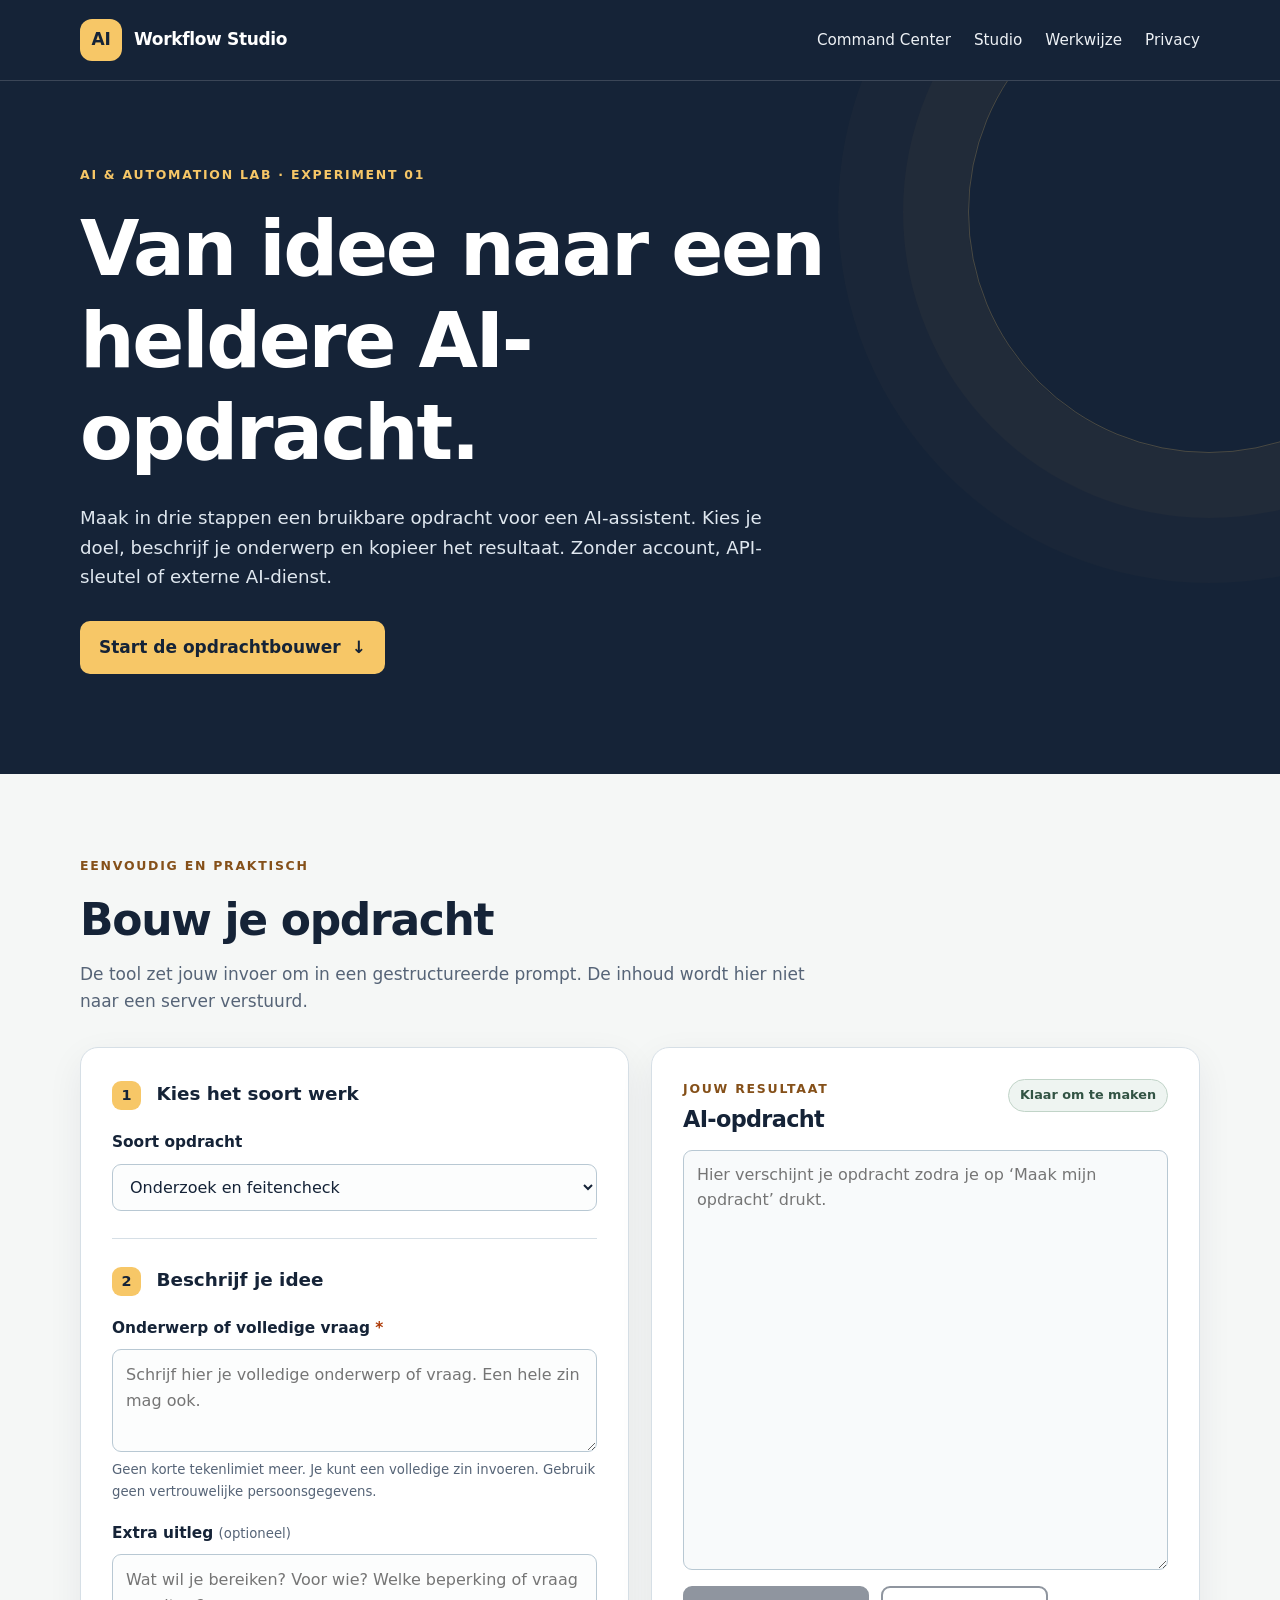
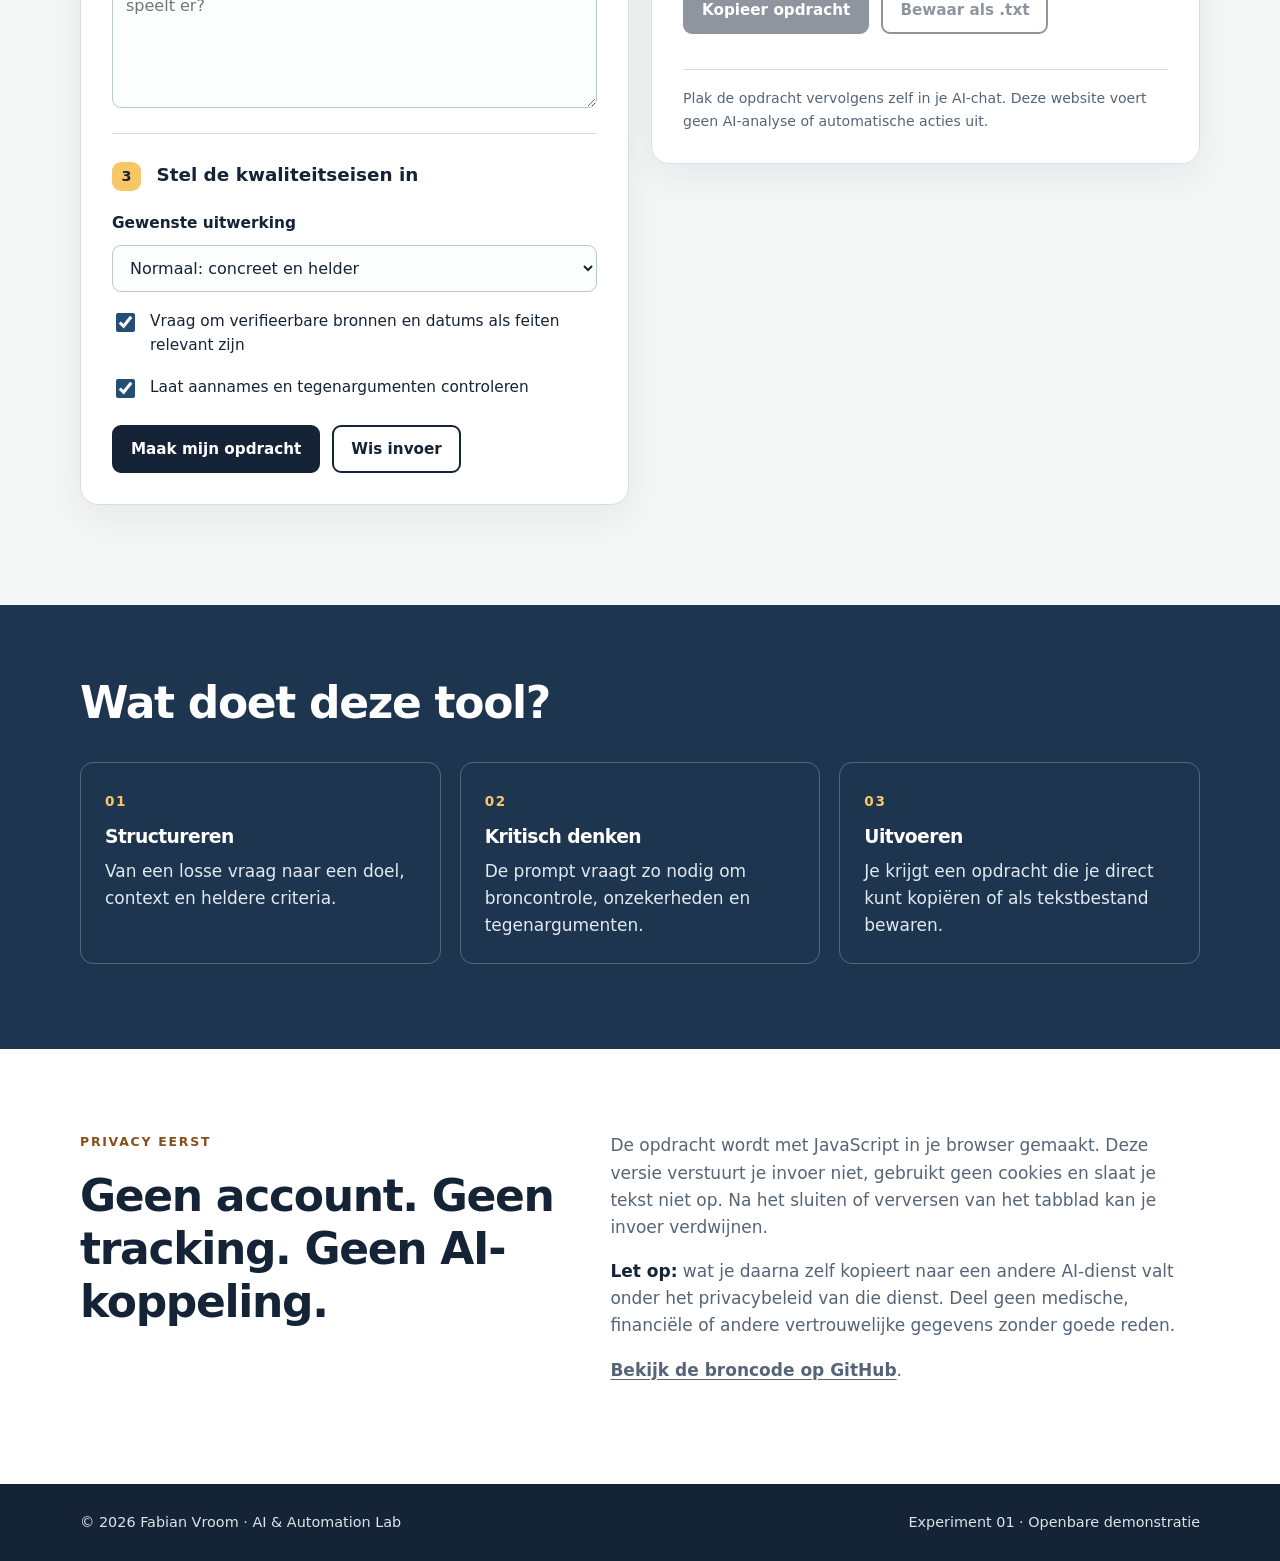
==== studio.html @ 349a0e2a "feat: preserve prompt studio with multiline unrestricted question field" ====
<!doctype html>
<html lang="nl">
<head>
  <meta charset="utf-8">
  <meta name="viewport" content="width=device-width, initial-scale=1">
  <meta name="theme-color" content="#13243a">
  <meta name="description" content="AI Workflow Studio: maak duidelijke AI-opdrachten voor onderzoek, actieplannen, projecten en creatieve ideeën. Zonder account of API-sleutel.">
  <meta http-equiv="Content-Security-Policy" content="default-src 'self'; script-src 'self'; style-src 'self'; img-src 'self' data:; object-src 'none'; base-uri 'self'; form-action 'none'">
  <title>AI Workflow Studio | Fabian AI Command Center</title>
  <link rel="stylesheet" href="styles.css">
  <script src="app.js" defer></script>
</head>
<body>
  <a class="skip-link" href="#inhoud">Ga naar inhoud</a>
  <header class="site-header">
    <div class="container nav-bar">
      <a href="index.html" class="brand"><span class="brand-mark">AI</span> Workflow Studio</a>
      <nav aria-label="Navigatie">
        <a href="index.html">Command Center</a>
        <a href="#studio">Studio</a>
        <a href="#werkwijze">Werkwijze</a>
        <a href="#privacy">Privacy</a>
      </nav>
    </div>
  </header>

  <main id="inhoud">
    <section class="hero" id="start">
      <div class="container">
        <div class="hero-copy">
          <p class="eyebrow">AI &amp; Automation Lab · Experiment 01</p>
          <h1>Van idee naar een heldere AI-opdracht.</h1>
          <p>Maak in drie stappen een bruikbare opdracht voor een AI-assistent. Kies je doel, beschrijf je onderwerp en kopieer het resultaat. Zonder account, API-sleutel of externe AI-dienst.</p>
          <a class="hero-link" href="#studio">Start de opdrachtbouwer <span aria-hidden="true">↓</span></a>
        </div>
      </div>
    </section>

    <section class="studio-section" id="studio" aria-labelledby="studio-title">
      <div class="container">
        <div class="section-heading">
          <p class="eyebrow dark">Eenvoudig en praktisch</p>
          <h2 id="studio-title">Bouw je opdracht</h2>
          <p>De tool zet jouw invoer om in een gestructureerde prompt. De inhoud wordt hier niet naar een server verstuurd.</p>
        </div>
        <div class="studio-grid">
          <form id="prompt-form" class="panel form-panel">
            <fieldset>
              <legend><span class="step">1</span> Kies het soort werk</legend>
              <label for="workflow">Soort opdracht</label>
              <select id="workflow" name="workflow">
                <option value="onderzoek">Onderzoek en feitencheck</option>
                <option value="actie">Actieplan en opvolging</option>
                <option value="project">AI-project en automatisering</option>
                <option value="creatief">Creatief concept</option>
              </select>
            </fieldset>

            <fieldset>
              <legend><span class="step">2</span> Beschrijf je idee</legend>
              <label for="onderwerp">Onderwerp of volledige vraag <span class="required">*</span></label>
              <textarea id="onderwerp" name="onderwerp" rows="3" required placeholder="Schrijf hier je volledige onderwerp of vraag. Een hele zin mag ook."></textarea>
              <span class="hint">Geen korte tekenlimiet meer. Je kunt een volledige zin invoeren. Gebruik geen vertrouwelijke persoonsgegevens.</span>

              <label for="context">Extra uitleg <span class="optional">(optioneel)</span></label>
              <textarea id="context" name="context" rows="5" maxlength="1500" placeholder="Wat wil je bereiken? Voor wie? Welke beperking of vraag speelt er?"></textarea>
            </fieldset>

            <fieldset>
              <legend><span class="step">3</span> Stel de kwaliteitseisen in</legend>
              <label for="lengte">Gewenste uitwerking</label>
              <select id="lengte" name="lengte">
                <option value="normaal">Normaal: concreet en helder</option>
                <option value="kort">Kort: belangrijkste punten</option>
                <option value="uitgebreid">Uitgebreid: grondige analyse</option>
              </select>
              <label class="checkbox-row">
                <input type="checkbox" id="bronnen" name="bronnen" checked>
                <span>Vraag om verifieerbare bronnen en datums als feiten relevant zijn</span>
              </label>
              <label class="checkbox-row">
                <input type="checkbox" id="tegenbewijs" name="tegenbewijs" checked>
                <span>Laat aannames en tegenargumenten controleren</span>
              </label>
            </fieldset>
            <div class="form-actions">
              <button type="submit" class="button primary">Maak mijn opdracht</button>
              <button type="reset" class="button secondary">Wis invoer</button>
            </div>
          </form>

          <section class="panel output-panel" aria-labelledby="output-title">
            <div class="output-top">
              <div>
                <p class="eyebrow dark">Jouw resultaat</p>
                <h3 id="output-title">AI-opdracht</h3>
              </div>
              <span class="status-pill">Klaar om te maken</span>
            </div>
            <label for="resultaat" class="sr-only">Gegenereerde opdracht</label>
            <textarea id="resultaat" readonly spellcheck="false" placeholder="Hier verschijnt je opdracht zodra je op ‘Maak mijn opdracht’ drukt."></textarea>
            <div class="output-actions">
              <button id="kopieer" type="button" class="button primary" disabled>Kopieer opdracht</button>
              <button id="download" type="button" class="button secondary" disabled>Bewaar als .txt</button>
            </div>
            <p class="feedback" id="feedback" role="status" aria-live="polite"></p>
            <p class="output-hint">Plak de opdracht vervolgens zelf in je AI-chat. Deze website voert geen AI-analyse of automatische acties uit.</p>
          </section>
        </div>
      </div>
    </section>

    <section id="werkwijze" class="info-section">
      <div class="container">
        <h2>Wat doet deze tool?</h2>
        <div class="info-grid">
          <article class="info-card"><span>01</span><h3>Structureren</h3><p>Van een losse vraag naar een doel, context en heldere criteria.</p></article>
          <article class="info-card"><span>02</span><h3>Kritisch denken</h3><p>De prompt vraagt zo nodig om broncontrole, onzekerheden en tegenargumenten.</p></article>
          <article class="info-card"><span>03</span><h3>Uitvoeren</h3><p>Je krijgt een opdracht die je direct kunt kopiëren of als tekstbestand bewaren.</p></article>
        </div>
      </div>
    </section>

    <section id="privacy" class="privacy-section">
      <div class="container privacy-wrap">
        <div>
          <p class="eyebrow dark">Privacy eerst</p>
          <h2>Geen account. Geen tracking. Geen AI-koppeling.</h2>
        </div>
        <div>
          <p>De opdracht wordt met JavaScript in je browser gemaakt. Deze versie verstuurt je invoer niet, gebruikt geen cookies en slaat je tekst niet op. Na het sluiten of verversen van het tabblad kan je invoer verdwijnen.</p>
          <p><strong>Let op:</strong> wat je daarna zelf kopieert naar een andere AI-dienst valt onder het privacybeleid van die dienst. Deel geen medische, financiële of andere vertrouwelijke gegevens zonder goede reden.</p>
          <p><a href="https://github.com/BornInSuriname/ai-automation-lab" target="_blank" rel="noopener noreferrer">Bekijk de broncode op GitHub</a>.</p>
        </div>
      </div>
    </section>
  </main>

  <footer><div class="container footer-wrap"><p>© 2026 Fabian Vroom · AI &amp; Automation Lab</p><p>Experiment 01 · Openbare demonstratie</p></div></footer>
</body>
</html>
---- styles.css ----
:root {
  --ink: #152337;
  --muted: #566477;
  --ink-2: #1e3550;
  --gold: #f7c767;
  --gold-dark: #9a5c00;
  --bg: #f5f7f6;
  --paper: #ffffff;
  --line: #d6dfe6;
  --ring: #cf8920;
  --radius: 18px;
  --shadow: 0 12px 36px rgba(21,35,55,.065);
}
* { box-sizing: border-box; }
html { scroll-behavior: smooth; scroll-padding-top: 24px; }
body { margin: 0; color: var(--ink); background: var(--bg); font: 400 17px/1.6 system-ui,-apple-system,"Segoe UI",Arial,sans-serif; }
h1,h2,h3,p { margin-top: 0; }
h1,h2,h3 { line-height: 1.2; letter-spacing: -.03em; }
a { color: inherit; }
button,input,textarea,select { font: inherit; }
button { cursor: pointer; }
button:disabled { cursor: not-allowed; opacity: .48; }
button:focus-visible,a:focus-visible,input:focus-visible,select:focus-visible,textarea:focus-visible { outline: 3px solid var(--ring); outline-offset: 3px; }
.container { width: min(1120px,calc(100% - 40px)); margin: 0 auto; }
.sr-only { position: absolute; width: 1px; height: 1px; padding: 0; margin: -1px; overflow: hidden; clip: rect(0,0,0,0); white-space: nowrap; border: 0; }
.skip-link { position: absolute; top: -100px; left: 12px; z-index: 20; color: var(--ink); background: #fff; padding: 9px 16px; }
.skip-link:focus { top: 12px; }
.site-header,.hero { color: #fff; background: var(--ink); }
.site-header { border-bottom: 1px solid rgba(255,255,255,.16); }
.nav-bar { min-height: 80px; display: flex; align-items: center; justify-content: space-between; gap: 22px; }
.brand { display: inline-flex; align-items: center; gap: 12px; font-weight: 800; text-decoration: none; letter-spacing: -.02em; }
.brand-mark { display: inline-grid; place-items: center; width: 42px; height: 42px; border-radius: 12px; background: var(--gold); color: var(--ink); }
nav { display: flex; flex-wrap: wrap; gap: 23px; }
nav a { color: #edf1f5; text-decoration: none; font-size: .95rem; }
nav a:hover { text-decoration: underline; text-underline-offset: 4px; }
.hero { padding: 84px 0 100px; position: relative; overflow: hidden; }
.hero::after { content: ""; position: absolute; width: 480px; height: 480px; right: -170px; top: -110px; border: 1px solid rgba(247,199,103,.23); border-radius: 50%; pointer-events: none; box-shadow: 0 0 0 65px rgba(247,199,103,.03),0 0 0 130px rgba(247,199,103,.018); }
.hero-copy { max-width: 820px; position: relative; z-index: 1; }
.eyebrow { font-size: .78rem; letter-spacing: .14em; text-transform: uppercase; color: var(--gold); font-weight: 850; margin-bottom: 18px; }
.eyebrow.dark { color: #855019; }
h1 { font-size: clamp(2.65rem,6vw,5.1rem); max-width: 880px; margin-bottom: 24px; }
.hero-copy > p:not(.eyebrow) { color: #dfe7ef; max-width: 725px; font-size: 1.14rem; margin-bottom: 30px; }
.hero-link { display: inline-flex; gap: 11px; align-items: center; color: var(--ink); background: var(--gold); border-radius: 10px; text-decoration: none; font-weight: 800; padding: 13px 19px; }
.hero-link:hover { filter: brightness(1.06); }
.studio-section { padding: 82px 0 100px; }
.section-heading { max-width: 760px; margin-bottom: 32px; }
h2 { font-size: clamp(1.85rem,3.6vw,2.75rem); margin-bottom: 14px; }
.section-heading p:last-child { color: var(--muted); }
.studio-grid { display: grid; grid-template-columns: minmax(0,1fr) minmax(0,1fr); gap: 22px; align-items: start; }
.panel { background: var(--paper); border: 1px solid var(--line); border-radius: var(--radius); padding: 31px; box-shadow: var(--shadow); }
fieldset { border: 0; padding: 0 0 25px; margin: 0 0 26px; border-bottom: 1px solid var(--line); min-width: 0; }
fieldset:last-of-type { border-bottom: 0; padding-bottom: 4px; margin-bottom: 20px; }
legend { font-weight: 850; font-size: 1.15rem; margin-bottom: 20px; padding: 0; }
.step { display: inline-grid; place-items: center; width: 29px; height: 29px; border-radius: 9px; color: var(--ink); background: var(--gold); font-size: .9rem; margin-right: 9px; }
label { display: block; font-size: .96rem; font-weight: 750; margin-bottom: 9px; }
.required { color: #ad3905; }
.optional,.hint { color: var(--muted); font-size: .83rem; font-weight: 450; }
input:not([type="checkbox"]),select,textarea { display: block; width: 100%; max-width: 100%; color: var(--ink); background: #fcfdfd; border: 1px solid #b8c8d3; border-radius: 9px; padding: 12px 13px; font-size: 16px; }
input:not([type="checkbox"]):hover,select:hover,textarea:hover { border-color: #7f96a8; }
input:not([type="checkbox"]),select { min-height: 47px; }
textarea { resize: vertical; }
.hint { display: block; margin: 7px 0 19px; }
#workflow,#lengte { margin-bottom: 2px; }
#context { min-height: 125px; }
.checkbox-row { display: flex; align-items: flex-start; gap: 12px; margin: 17px 0 0; font-weight: 500; }
.checkbox-row input { width: 19px; height: 19px; flex-shrink: 0; margin-top: 4px; accent-color: #244e73; }
.form-actions,.output-actions { display: flex; flex-wrap: wrap; gap: 12px; }
.button { appearance: none; border: 2px solid var(--ink); min-height: 48px; padding: 10px 17px; border-radius: 9px; font-weight: 800; font-size: .95rem; }
.button.primary { background: var(--ink); color: #fff; }
.button.secondary { background: #fff; color: var(--ink); }
.button:not(:disabled):hover { filter: brightness(.92); }
.output-panel { position: sticky; top: 18px; }
.output-top { display: flex; justify-content: space-between; flex-wrap: wrap; align-items: start; gap: 9px; margin-bottom: 17px; }
.output-top .eyebrow { margin: 0 0 7px; }
h3 { font-size: 1.4rem; margin-bottom: 0; }
.status-pill { white-space: nowrap; background: #eef4f1; color: #325344; border: 1px solid #c1d4c8; padding: 5px 11px; border-radius: 99px; font-size: .8rem; font-weight: 750; }
#resultaat { height: 420px; min-height: 300px; background: #f8fafb; line-height: 1.55; }
.output-actions { margin-top: 16px; }
.feedback { min-height: 25px; color: #285740; font-weight: 700; margin: 10px 0 0; }
.output-hint { font-size: .88rem; color: var(--muted); border-top: 1px solid var(--line); padding-top: 17px; margin-bottom: 0; }
.info-section { color: white; background: var(--ink-2); padding: 72px 0 85px; }
.info-section h2 { margin-bottom: 32px; }
.info-grid { display: grid; grid-template-columns: repeat(3,minmax(0,1fr)); gap: 19px; }
.info-card { border: 1px solid rgba(255,255,255,.25); border-radius: 13px; padding: 24px; }
.info-card > span { color: var(--gold); font-size: .85rem; font-weight: 850; letter-spacing: .12em; }
.info-card h3 { font-size: 1.17rem; margin: 12px 0 9px; }
.info-card p { color: #e0e9f1; margin-bottom: 0; }
.privacy-section { padding: 83px 0; background: #fff; }
.privacy-wrap { display: grid; grid-template-columns: .9fr 1.1fr; gap: 48px; }
.privacy-wrap p { color: var(--muted); }
.privacy-wrap p strong { color: var(--ink); }
.privacy-wrap a { text-underline-offset: 3px; font-weight: 750; }
footer { color: #dce4ea; background: var(--ink); padding: 27px 0; }
.footer-wrap { display: flex; flex-wrap: wrap; justify-content: space-between; gap: 15px; }
.footer-wrap p { margin: 0; font-size: .9rem; }
@media (max-width:900px) {
  .studio-grid { grid-template-columns: 1fr; }
  .output-panel { position: static; }
  .privacy-wrap { gap: 22px; }
}
@media (max-width:650px) {
  body { font-size: 16px; }
  .container { width: min(100% - 30px,1120px); }
  .nav-bar { align-items: flex-start; flex-direction: column; padding: 18px 0; }
  nav { gap: 18px; }
  .hero { padding: 67px 0 75px; }
  .hero::after { opacity: .5; }
  .studio-section { padding: 54px 0 65px; }
  .panel { padding: 21px 18px; }
  .info-section,.privacy-section { padding: 58px 0; }
  .info-grid,.privacy-wrap { grid-template-columns: 1fr; }
  .button { width: 100%; }
  .form-actions,.output-actions { flex-direction: column; }
  #resultaat { height: 360px; }
}
@media (prefers-reduced-motion:reduce) { html { scroll-behavior: auto; } }
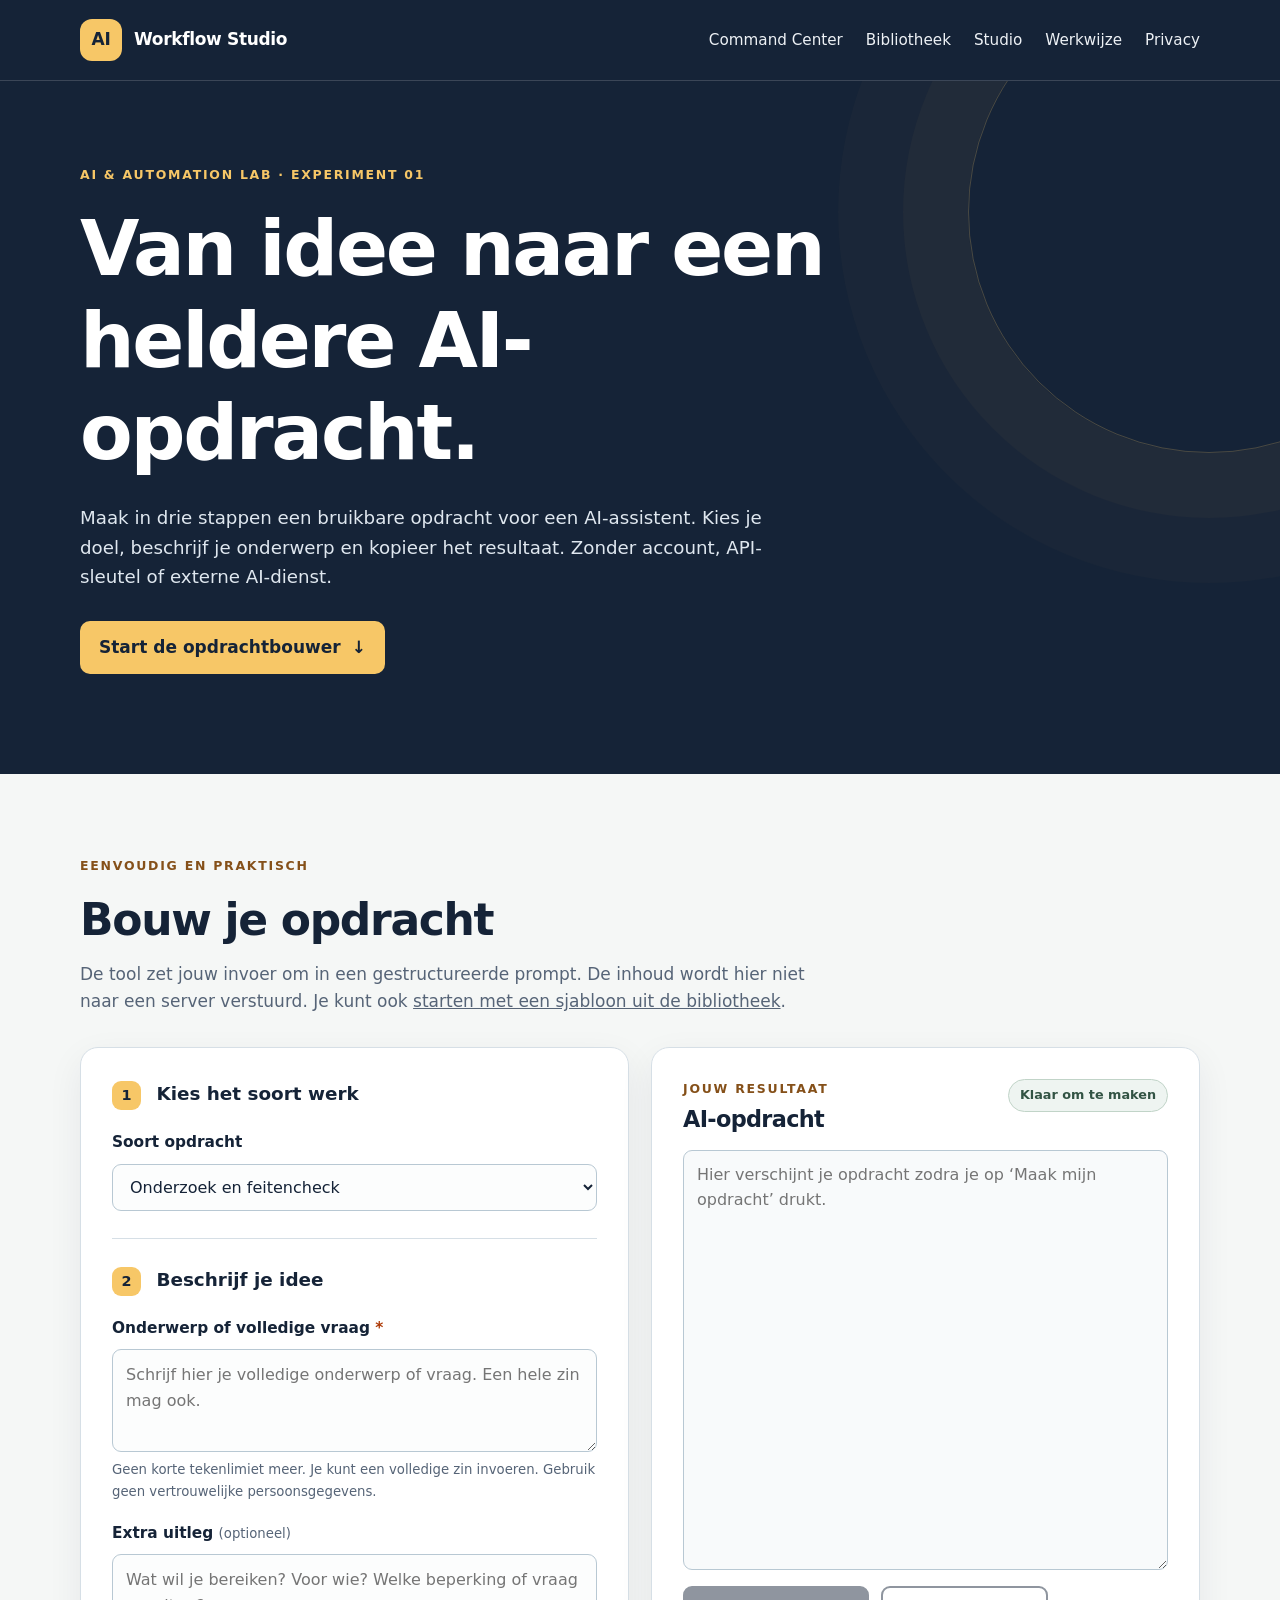
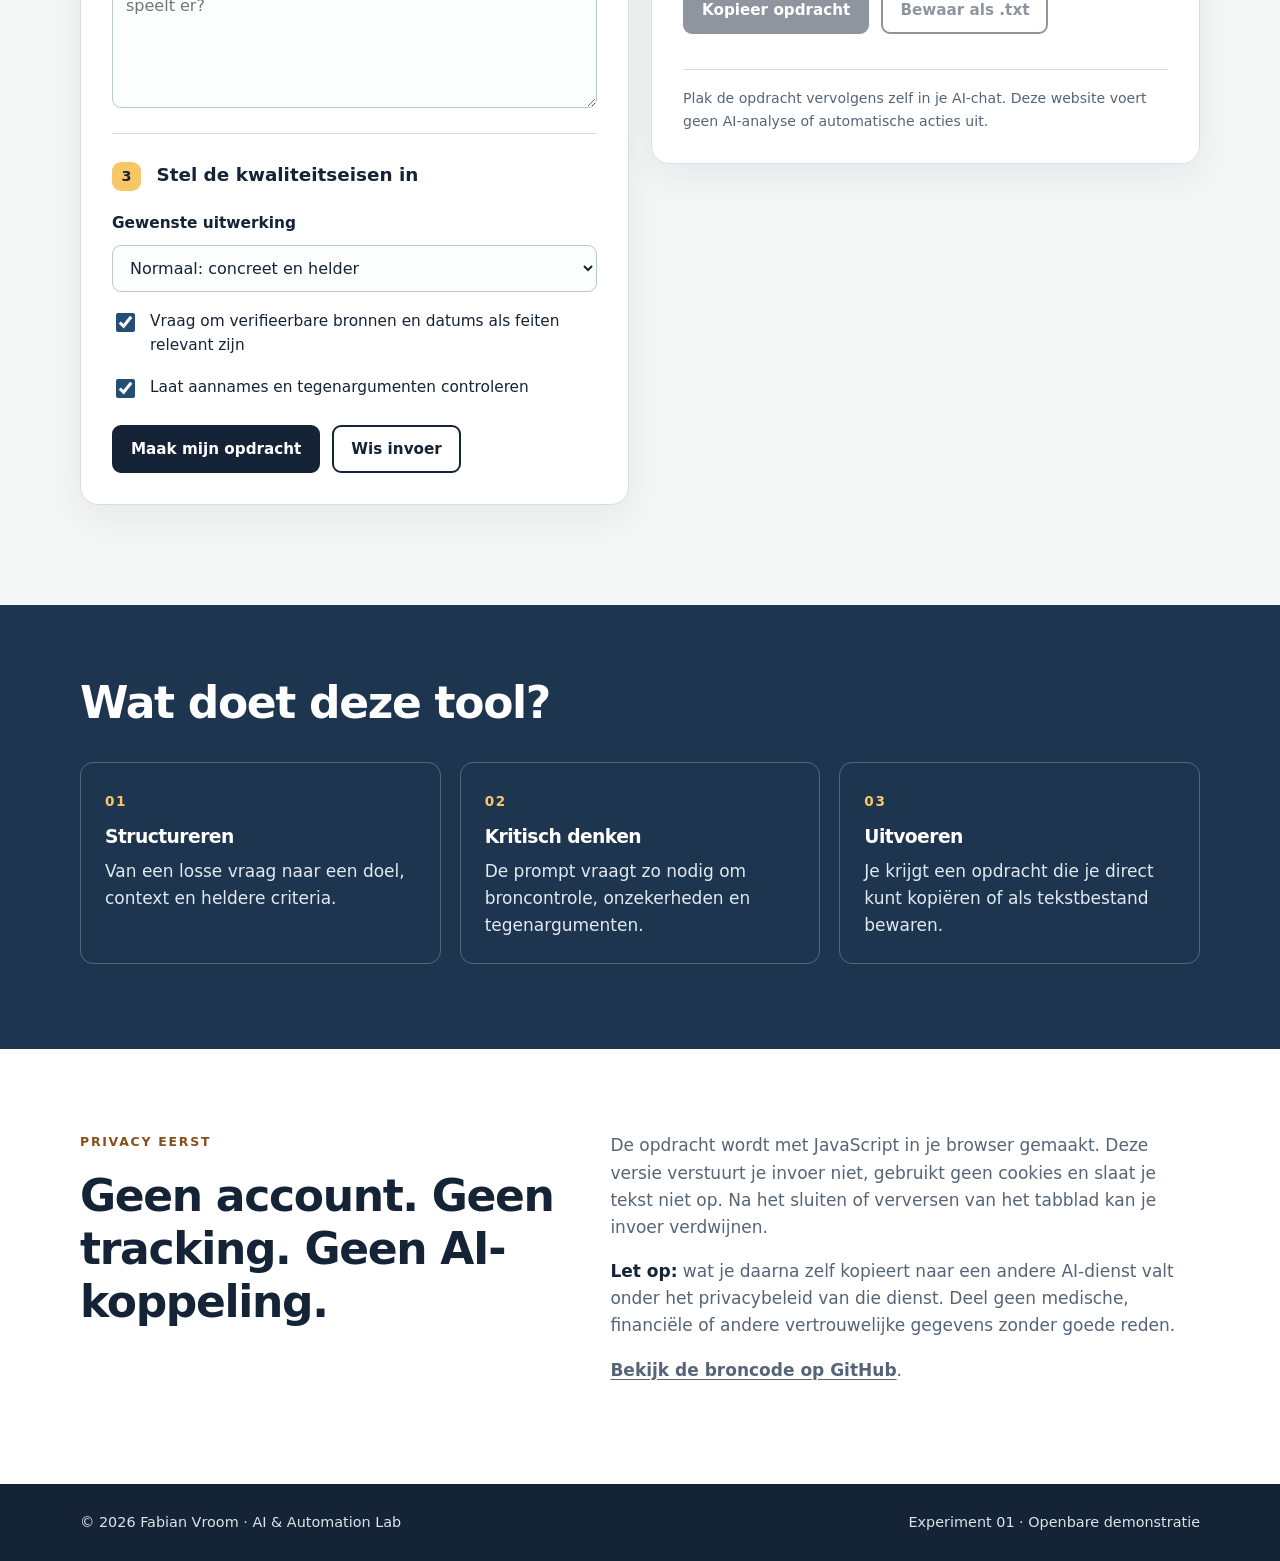
==== commit 77adeb21: "feat: support workflow library entry into the AI studio" ====
--- a/studio.html
+++ b/studio.html
@@ -8,6 +8,7 @@
   <meta http-equiv="Content-Security-Policy" content="default-src 'self'; script-src 'self'; style-src 'self'; img-src 'self' data:; object-src 'none'; base-uri 'self'; form-action 'none'">
   <title>AI Workflow Studio | Fabian AI Command Center</title>
   <link rel="stylesheet" href="styles.css">
+  <script src="presets.js" defer></script>
   <script src="app.js" defer></script>
 </head>
 <body>
@@ -17,6 +18,7 @@
       <a href="index.html" class="brand"><span class="brand-mark">AI</span> Workflow Studio</a>
       <nav aria-label="Navigatie">
         <a href="index.html">Command Center</a>
+        <a href="workflows.html">Bibliotheek</a>
         <a href="#studio">Studio</a>
         <a href="#werkwijze">Werkwijze</a>
         <a href="#privacy">Privacy</a>
@@ -41,7 +43,7 @@
         <div class="section-heading">
           <p class="eyebrow dark">Eenvoudig en praktisch</p>
           <h2 id="studio-title">Bouw je opdracht</h2>
-          <p>De tool zet jouw invoer om in een gestructureerde prompt. De inhoud wordt hier niet naar een server verstuurd.</p>
+          <p>De tool zet jouw invoer om in een gestructureerde prompt. De inhoud wordt hier niet naar een server verstuurd. Je kunt ook <a href="workflows.html">starten met een sjabloon uit de bibliotheek</a>.</p>
         </div>
         <div class="studio-grid">
           <form id="prompt-form" class="panel form-panel">
